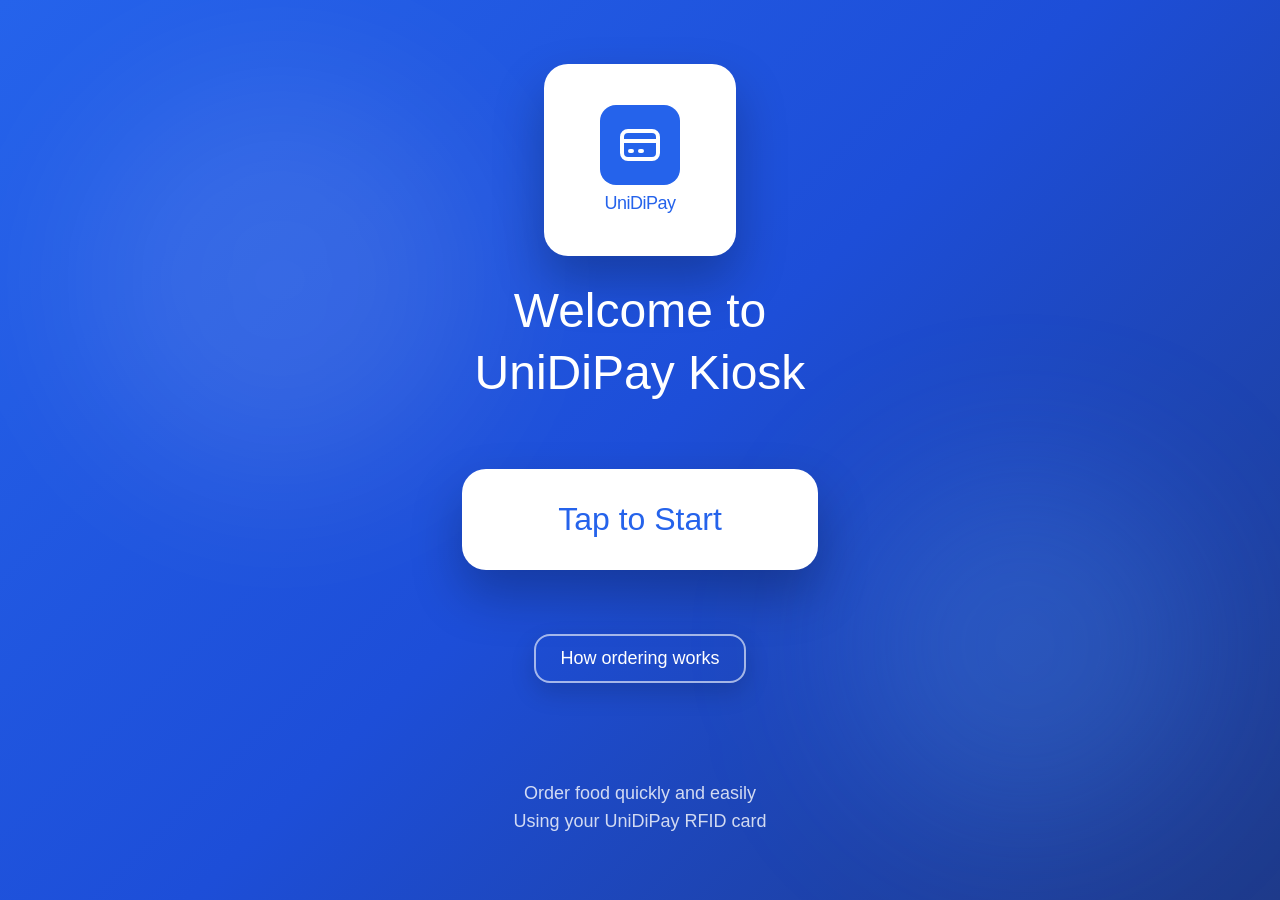
==== kiosk/index.html @ c6f125dc "Initial commit: add UniDiPay project files" ====
<!DOCTYPE html>
<html lang="en">
<head>
    <meta charset="UTF-8">
    <meta name="viewport" content="width=device-width, initial-scale=1.0">
    <title>UniDiPay Kiosk System</title>
    <link rel="stylesheet" href="css/styles.css">
</head>
<body>
    <!-- Start Screen -->
    <div id="startScreen" class="screen active">
        <div class="background-shapes">
            <div class="shape shape-1"></div>
            <div class="shape shape-2"></div>
        </div>
        
        <div class="content-center">
            <div class="logo-container">
                <div class="logo-box">
                    <div class="logo-icon">
                        <svg viewBox="0 0 24 24" fill="none" stroke="currentColor">
                            <path stroke-linecap="round" stroke-linejoin="round" stroke-width="2" d="M3 10h18M7 15h1m4 0h1m-7 4h12a3 3 0 003-3V8a3 3 0 00-3-3H6a3 3 0 00-3 3v8a3 3 0 003 3z" />
                        </svg>
                    </div>
                    <span class="logo-text">UniDiPay</span>
                </div>
                <h1 class="welcome-title">Welcome to<br />UniDiPay Kiosk</h1>
            </div>

            <button class="btn-start" onclick="goToScreen('categoryScreen')">
                Tap to Start
            </button>

            <button class="btn-ghost" onclick="showOrderingFAQ()">
                How ordering works
            </button>

            <p class="footer-text">
                Order food quickly and easily<br />
                Using your UniDiPay RFID card
            </p>
        </div>
    </div>

    <!-- Category Selection Screen -->
    <div id="categoryScreen" class="screen">
        <div class="header">
            <div class="header-left">
                <div class="header-logo">
                    <div class="header-logo-icon">
                        <svg viewBox="0 0 24 24" fill="none" stroke="currentColor">
                            <path stroke-linecap="round" stroke-linejoin="round" stroke-width="2" d="M3 10h18M7 15h1m4 0h1m-7 4h12a3 3 0 003-3V8a3 3 0 00-3-3H6a3 3 0 00-3 3v8a3 3 0 003 3z" />
                        </svg>
                    </div>
                </div>
                <h1>Select Category</h1>
            </div>
            <button class="cart-button" onclick="goToCart()">
                <svg viewBox="0 0 24 24" fill="none" stroke="currentColor">
                    <path stroke-linecap="round" stroke-linejoin="round" stroke-width="2" d="M3 3h2l.4 2M7 13h10l4-8H5.4M7 13L5.4 5M7 13l-2.293 2.293c-.63.63-.184 1.707.707 1.707H17m0 0a2 2 0 100 4 2 2 0 000-4zm-8 2a2 2 0 11-4 0 2 2 0 014 0z" />
                </svg>
                <span class="cart-badge" id="cartBadge">0</span>
            </button>
        </div>

        <div class="categories-grid">
            <button class="category-card category-meals" onclick="loadMenuItems('Meals')">
                <div class="category-icon">
                    <svg viewBox="0 0 24 24" fill="none" stroke="currentColor">
                        <path stroke-linecap="round" stroke-linejoin="round" stroke-width="1.5" d="M3 2v7c0 1.1.9 2 2 2h4a2 2 0 002-2V2M7 2v20M21 15V2v0a5 5 0 00-5 5v6c0 1.1.9 2 2 2h3z" />
                    </svg>
                </div>
                <span>Meals</span>
            </button>

            <button class="category-card category-drinks" onclick="loadMenuItems('Drinks')">
                <div class="category-icon">
                    <svg viewBox="0 0 24 24" fill="none" stroke="currentColor">
                        <path stroke-linecap="round" stroke-linejoin="round" stroke-width="1.5" d="M18 8h1a4 4 0 010 8h-1M2 8h16v9a4 4 0 01-4 4H6a4 4 0 01-4-4V8zM6 1v3M10 1v3M14 1v3" />
                    </svg>
                </div>
                <span>Drinks</span>
            </button>

            <button class="category-card category-snacks" onclick="loadMenuItems('Snacks')">
                <div class="category-icon">
                    <svg viewBox="0 0 24 24" fill="none" stroke="currentColor">
                        <path stroke-linecap="round" stroke-linejoin="round" stroke-width="1.5" d="M12 2a10 10 0 100 20 10 10 0 000-20zM12 6v6l4 2" />
                    </svg>
                </div>
                <span>Snacks</span>
            </button>

            <button class="category-card category-desserts" onclick="loadMenuItems('Desserts')">
                <div class="category-icon">
                    <svg viewBox="0 0 24 24" fill="none" stroke="currentColor">
                        <path stroke-linecap="round" stroke-linejoin="round" stroke-width="1.5" d="M21 16V8a2 2 0 00-1-1.73l-7-4a2 2 0 00-2 0l-7 4A2 2 0 003 8v8a2 2 0 001 1.73l7 4a2 2 0 002 0l7-4A2 2 0 0021 16z" />
                    </svg>
                </div>
                <span>Desserts</span>
            </button>
        </div>
    </div>

    <!-- Menu Items Screen -->
    <div id="menuScreen" class="screen">
        <div class="header">
            <div class="header-left">
                <button class="back-button" onclick="goToScreen('categoryScreen')">
                    <svg viewBox="0 0 24 24" fill="none" stroke="currentColor">
                        <path stroke-linecap="round" stroke-linejoin="round" stroke-width="2" d="M15 19l-7-7 7-7" />
                    </svg>
                </button>
                <h1 id="menuTitle">Menu Items</h1>
            </div>
            <button class="cart-button" onclick="goToCart()">
                <svg viewBox="0 0 24 24" fill="none" stroke="currentColor">
                    <path stroke-linecap="round" stroke-linejoin="round" stroke-width="2" d="M3 3h2l.4 2M7 13h10l4-8H5.4M7 13L5.4 5M7 13l-2.293 2.293c-.63.63-.184 1.707.707 1.707H17m0 0a2 2 0 100 4 2 2 0 000-4zm-8 2a2 2 0 11-4 0 2 2 0 014 0z" />
                </svg>
                <span class="cart-badge" id="cartBadge2">0</span>
            </button>
        </div>

        <div class="menu-items-grid" id="menuItemsContainer">
           
        </div>
    </div>

    <!-- Cart Screen -->
    <div id="cartScreen" class="screen">
        <div class="header">
            <div class="header-left">
                <button class="back-button" onclick="goBackFromCart()">
                    <svg viewBox="0 0 24 24" fill="none" stroke="currentColor">
                        <path stroke-linecap="round" stroke-linejoin="round" stroke-width="2" d="M15 19l-7-7 7-7" />
                    </svg>
                </button>
                <h1>Your Order</h1>
            </div>
        </div>

        <div class="cart-content" id="cartContent">
            <!-- Cart items will be loaded here -->
        </div>
    </div>

    <!-- Payment Screen -->
    <div id="paymentScreen" class="screen">
        <div class="header">
            <div class="header-left">
                <button class="back-button" onclick="goToScreen('cartScreen')">
                    <svg viewBox="0 0 24 24" fill="none" stroke="currentColor">
                        <path stroke-linecap="round" stroke-linejoin="round" stroke-width="2" d="M15 19l-7-7 7-7" />
                    </svg>
                </button>
                <h1>Payment</h1>
            </div>
        </div>

        <div class="payment-content">
            <div class="order-summary-box">
                <div class="summary-row">
                    <span>Order Type</span>
                    <span id="paymentOrderType">-</span>
                </div>


                <div class="summary-row total-row">
                    <span>Total Amount</span>
                    <span id="paymentTotal" class="total-amount">₱0.00</span>
                </div>
            </div>

            <div id="rfidPrompt" class="rfid-prompt">
                <div class="rfid-animation">
                    <div class="ripple ripple-1"></div>
                    <div class="ripple ripple-2"></div>
                    <div class="card-icon">
                        <svg viewBox="0 0 24 24" fill="none" stroke="currentColor">
                            <path stroke-linecap="round" stroke-linejoin="round" stroke-width="1.5" d="M3 10h18M7 15h1m4 0h1m-7 4h12a3 3 0 003-3V8a3 3 0 00-3-3H6a3 3 0 00-3 3v8a3 3 0 003 3z" />
                        </svg>
                    </div>
                </div>
                <h2>Tap Your UniDiPay Card</h2>
                <p>Please hold your RFID card near the reader</p>
            </div>

            <div id="processingPrompt" class="processing-prompt" style="display: none;">
                <div class="spinner"></div>
                <h2>Processing Payment...</h2>
                <p>Please wait</p>
            </div>

            <!-- Simulate Card Input -->
            <div class="card-input-container is-hidden">
                <input type="text" id="nfcCardInput" placeholder="Enter NFC Card ID (e.g., NFC001)" class="nfc-input">
                <button class="btn-primary btn-full" onclick="processPayment()">Tap Card to Pay</button>
            </div>
        </div>
    </div>

    <!-- Success Screen -->
    <div id="successScreen" class="screen">
        <div class="background-shapes success-bg">
            <div class="shape shape-success-1"></div>
            <div class="shape shape-success-2"></div>
        </div>

        <div class="content-center">
            <div class="success-icon-wrapper">
                <div class="success-ripple"></div>
                <div class="success-icon">
                    <svg viewBox="0 0 24 24" fill="none" stroke="currentColor">
                        <path stroke-linecap="round" stroke-linejoin="round" stroke-width="2" d="M9 12l2 2 4-4m6 2a9 9 0 11-18 0 9 9 0 0118 0z" />
                    </svg>
                </div>
            </div>

            <h1 class="success-title">Order Successful!</h1>

            <div class="order-number-box">
                <p>Your Order Number</p>
                <div class="order-number" id="orderNumber">ORD-000000</div>
            </div>

            <div class="order-info-box">
                <p>Please wait for your order to be prepared</p>
                <p class="order-info-sub">You will be notified when your order is ready for pickup</p>
            </div>

            <div class="countdown-text">
                Returning to start in <span id="countdown">10</span> seconds
            </div>

            <button class="btn-primary btn-large" onclick="resetKiosk()">Return to Start</button>
        </div>
    </div>

    <script src="js/config.js"></script>
    <script src="js/cart.js"></script>
    <script src="js/api.js"></script>
    <script src="js/app.js"></script>

    <!-- Ordering FAQ Modal -->
    <div id="orderingFaqModal" class="modal" aria-hidden="true">
        <div class="modal-backdrop" onclick="hideOrderingFAQ()"></div>
        <div class="modal-dialog" role="dialog" aria-modal="true" aria-labelledby="faqTitle">
            <div class="modal-header">
                <h2 id="faqTitle">How ordering works</h2>
                <button class="modal-close" aria-label="Close" onclick="hideOrderingFAQ()">
                    <svg viewBox="0 0 24 24" fill="none" stroke="currentColor">
                        <path stroke-linecap="round" stroke-linejoin="round" stroke-width="2" d="M6 18L18 6M6 6l12 12" />
                    </svg>
                </button>
            </div>
            <div class="modal-body">
                <ol class="faq-steps">
                    <li>Tap "Tap to Start" to open the kiosk.</li>
                    <li>Select a category (Meals, Drinks, Snacks, Desserts) to view its items.</li>
                    <li>Tap "Add" on any item you want; you can switch categories and keep adding.</li>
                    <li>Open the cart (top right) to review your picks, change quantities, or remove items.</li>
                    <li>Choose your order type: Dine In (eat here) or Take Out (to-go packaging).</li>
                    <li>Verify prices and totals in the cart; adjust items until the total is correct.</li>
                    <li>Tap "Proceed to Payment" to continue.</li>
                    <li>Tap your UniDiPay card on the reader or enter your NFC Card ID; make sure your balance covers the total.</li>
                    <li>Wait for "Processing Payment" and then "Order Successful"—your order number appears on screen.</li>
                    <li>Keep the order number for pickup; the kiosk will auto-reset after the countdown.</li>
                </ol>
            </div>
        </div>
    </div>
</body>
</html>
---- kiosk/css/styles.css ----
* {
    margin: 0;
    padding: 0;
    box-sizing: border-box;
}

:root {
    --blue-600: #2563EB;
    --blue-700: #1D4ED8;
    --blue-500: #3B82F6;
    --blue-400: #60A5FA;
    --cyan-500: #06B6D4;
    --cyan-600: #0891B2;
    --indigo-500: #6366F1;
    --indigo-600: #4F46E5;
    --green-500: #22C55E;
    --green-600: #16A34A;
    --green-50: #F0FDF4;
    --blue-50: #EFF6FF;
    --red-500: #EF4444;
    --gray-50: #F9FAFB;
    --gray-100: #F3F4F6;
    --gray-200: #E5E7EB;
    --gray-400: #9CA3AF;
    --gray-500: #6B7280;
    --gray-600: #4B5563;
    --gray-700: #374151;
    --gray-800: #1F2937;
    --white: #FFFFFF;
}

body {
    font-family: -apple-system, BlinkMacSystemFont, 'Segoe UI', Roboto, 'Helvetica Neue', Arial, sans-serif;
    overflow: hidden;
    width: 100vw;
    height: 100vh;
    background: var(--gray-50);
}

/* Screen Management */
.screen {
    display: none;
    width: 100vw;
    height: 100vh;
    overflow: hidden;
    position: absolute;
    top: 0;
    left: 0;
}

.screen.active {
    display: flex;
    flex-direction: column;
}

/* Start Screen */
#startScreen {
    background: linear-gradient(135deg, var(--blue-600) 0%, var(--blue-700) 50%, #1E3A8A 100%);
    justify-content: center;
    align-items: center;
    position: relative;
}

.background-shapes {
    position: absolute;
    width: 100%;
    height: 100%;
    overflow: hidden;
}

.shape {
    position: absolute;
    border-radius: 50%;
    filter: blur(80px);
}

.shape-1 {
    top: 80px;
    left: 80px;
    width: 400px;
    height: 400px;
    background: rgba(255, 255, 255, 0.1);
}

.shape-2 {
    bottom: 80px;
    right: 80px;
    width: 350px;
    height: 350px;
    background: rgba(96, 165, 250, 0.2);
}

.content-center {
    position: relative;
    z-index: 10;
    display: flex;
    flex-direction: column;
    align-items: center;
    gap: 64px;
}

.logo-container {
    display: flex;
    flex-direction: column;
    align-items: center;
    gap: 24px;
}

.logo-box {
    width: 192px;
    height: 192px;
    background: var(--white);
    border-radius: 24px;
    box-shadow: 0 25px 50px rgba(0, 0, 0, 0.25);
    display: flex;
    flex-direction: column;
    align-items: center;
    justify-content: center;
    gap: 8px;
}

.logo-icon {
    width: 80px;
    height: 80px;
    background: var(--blue-600);
    border-radius: 16px;
    display: flex;
    align-items: center;
    justify-content: center;
}

.logo-icon svg {
    width: 48px;
    height: 48px;
    color: var(--white);
    stroke-width: 2;
}

.logo-text {
    font-size: 1.125rem;
    color: var(--blue-600);
    font-weight: 500;
    letter-spacing: -0.5px;
}

.welcome-title {
    font-size: 3rem;
    font-weight: 500;
    color: var(--white);
    text-align: center;
    line-height: 1.3;
}

.btn-start {
    background: var(--white);
    color: var(--blue-600);
    padding: 32px 96px;
    border-radius: 24px;
    border: none;
    font-size: 2rem;
    font-weight: 500;
    cursor: pointer;
    box-shadow: 0 25px 50px rgba(0, 0, 0, 0.25);
    transition: all 0.3s ease;
}

.btn-start:hover {
    transform: scale(1.05);
    box-shadow: 0 30px 60px rgba(0, 0, 0, 0.3);
}

.btn-start:active {
    transform: scale(0.95);
}

.footer-text {
    font-size: 1.125rem;
    color: rgba(255, 255, 255, 0.8);
    text-align: center;
    margin-top: 32px;
    line-height: 1.6;
}

/* Header */
.header {
    background: linear-gradient(90deg, var(--blue-600) 0%, var(--blue-700) 100%);
    padding: 40px 48px;
    display: flex;
    justify-content: space-between;
    align-items: center;
    box-shadow: 0 4px 6px rgba(0, 0, 0, 0.1);
}

.header-left {
    display: flex;
    align-items: center;
    gap: 24px;
}

.header-logo {
    width: 64px;
    height: 64px;
    background: var(--white);
    border-radius: 16px;
    display: flex;
    align-items: center;
    justify-content: center;
}

.header-logo-icon {
    width: 40px;
    height: 40px;
    background: var(--blue-600);
    border-radius: 12px;
    display: flex;
    align-items: center;
    justify-content: center;
}

.header-logo-icon svg {
    width: 24px;
    height: 24px;
    color: var(--white);
}

.header h1 {
    font-size: 3rem;
    font-weight: 500;
    color: var(--white);
}

.back-button {
    background: rgba(255, 255, 255, 0.2);
    backdrop-filter: blur(10px);
    padding: 16px;
    border-radius: 16px;
    border: none;
    cursor: pointer;
    transition: all 0.3s ease;
}

.back-button:hover {
    background: rgba(255, 255, 255, 0.3);
    transform: scale(1.05);
}

.back-button:active {
    transform: scale(0.95);
}

.back-button svg {
    width: 32px;
    height: 32px;
    color: var(--white);
    display: block;
}

.cart-button {
    position: relative;
    background: rgba(255, 255, 255, 0.2);
    backdrop-filter: blur(10px);
    padding: 20px 32px;
    border-radius: 16px;
    border: none;
    cursor: pointer;
    transition: all 0.3s ease;
}

.cart-button:hover {
    background: rgba(255, 255, 255, 0.3);
    transform: scale(1.05);
}

.cart-button:active {
    transform: scale(0.95);
}

.cart-button svg {
    width: 40px;
    height: 40px;
    color: var(--white);
    display: block;
}

.cart-badge {
    position: absolute;
    top: -8px;
    right: -8px;
    background: var(--red-500);
    color: var(--white);
    width: 48px;
    height: 48px;
    border-radius: 50%;
    display: flex;
    align-items: center;
    justify-content: center;
    font-size: 1.25rem;
    font-weight: 500;
    box-shadow: 0 4px 6px rgba(0, 0, 0, 0.2);
}

.cart-badge.hidden {
    display: none;
}

/* Categories Grid */
.categories-grid {
    /* flex: 1; */
    padding: 48px;
    overflow: auto;
    display: grid;
    grid-template-columns: repeat(2, 1fr);
    gap: 32px;
    max-width: 1600px;
    margin: 0 auto;
    width: 100%;
}

.category-card {
    background: linear-gradient(135deg, var(--blue-500) 0%, var(--blue-600) 100%);
    border-radius: 24px;
    padding: 48px;
    border: none;
    cursor: pointer;
    display: flex;
    flex-direction: column;
    align-items: center;
    justify-content: center;
    gap: 24px;
    min-height: 300px;
    box-shadow: 0 10px 25px rgba(0, 0, 0, 0.15);
    transition: all 0.3s ease;
}

.category-card:hover {
    transform: scale(1.05);
    box-shadow: 0 15px 35px rgba(0, 0, 0, 0.2);
}

.category-card:active {
    transform: scale(0.95);
}

.category-drinks {
    background: linear-gradient(135deg, var(--cyan-500) 0%, var(--cyan-600) 100%);
}

.category-snacks {
    background: linear-gradient(135deg, var(--indigo-500) 0%, var(--indigo-600) 100%);
}

.category-desserts {
    background: linear-gradient(135deg, var(--blue-400) 0%, var(--blue-500) 100%);
}

.category-icon {
    background: rgba(255, 255, 255, 0.2);
    backdrop-filter: blur(10px);
    padding: 32px;
    border-radius: 24px;
}

.category-icon svg {
    width: 96px;
    height: 96px;
    color: var(--white);
}

.category-card span {
    font-size: 2rem;
    font-weight: 500;
    color: var(--white);
}

/* Menu Items Grid */
.menu-items-grid {
    flex: 1;
    padding: 48px;
    overflow: auto;
    display: grid;
    grid-template-columns: repeat(2, 1fr);
    gap: 32px;
    max-width: 1600px;
    margin: 0 auto;
    width: 100%;
    /* auto-rows: max-content; */
}

.menu-item-card {
    background-size: cover;
    background-position: center;
    background-color: var(--white);
    border-radius: 24px;
    overflow: hidden;
    border: 2px solid var(--gray-100);
    box-shadow: 0 4px 6px rgba(0, 0, 0, 0.1);
    transition: all 0.3s ease;
    position: relative;
    display: flex;
    flex-direction: column;
    min-height: 350px;
}

.menu-item-card::before {
    content: '';
    position: absolute;
    top: 0;
    left: 0;
    right: 0;
    bottom: 0;
    background: linear-gradient(to bottom, rgba(0, 0, 0, 0), rgba(0, 0, 0, 0.4));
    pointer-events: none;
}

.menu-item-card:hover {
    box-shadow: 0 10px 25px rgba(0, 0, 0, 0.15);
}

.menu-item-image {
    width: 100%;
    height: 200px;  
    object-fit: cover;
    display: block;
    border-radius: inherit; 
}

/* .menu-item-image.placeholder {
    display: none;
} */

.menu-item-content {
    padding: 24px;
    background: var(--white);
    position: relative;
    z-index: 1;
    margin-top: auto;
    display: flex;
    flex-direction: column;
    gap: 12px;
}

.menu-item-name {
    font-size: 1.5rem;
    font-weight: 500;
    color: var(--gray-800);
    margin-bottom: 8px;
}

.menu-item-footer {
    display: flex;
    align-items: center;
    justify-content: space-between;
    gap: 16px;
}

.menu-item-price {
    font-size: 2rem;
    font-weight: 500;
    color: var(--blue-600);
}

.btn-add {
    background: var(--blue-600);
    color: var(--white);
    padding: 12px 24px;
    border-radius: 16px;
    border: none;
    font-size: 1.125rem;
    font-weight: 500;
    cursor: pointer;
    display: flex;
    align-items: center;
    gap: 8px;
    box-shadow: 0 4px 6px rgba(37, 99, 235, 0.3);
    transition: all 0.3s ease;
}

.btn-add:hover {
    background: var(--blue-700);
    transform: scale(1.05);
}

.btn-add:active {
    transform: scale(0.95);
}

.btn-add svg {
    width: 20px;
    height: 20px;
}

/* Cart Screen */
.cart-content {
    flex: 1;
    overflow: auto;
    padding: 48px;
}

.cart-empty {
    height: 100%;
    display: flex;
    flex-direction: column;
    align-items: center;
    justify-content: center;
    gap: 24px;
    color: var(--gray-400);
}

.cart-empty svg {
    width: 128px;
    height: 128px;
}

.cart-empty p {
    font-size: 1.5rem;
    color: var(--gray-500);
}

.cart-items {
    max-width: 1400px;
    margin: 0 auto;
}

.cart-item {
    background: var(--white);
    border-radius: 24px;
    padding: 24px;
    margin-bottom: 24px;
    display: flex;
    align-items: center;
    gap: 24px;
    border: 2px solid var(--gray-100);
    box-shadow: 0 4px 6px rgba(0, 0, 0, 0.1);
}

.cart-item-image {
    width: 128px;
    height: 128px;
    border-radius: 16px;
    background: var(--gray-100);
    object-fit: cover;
    flex-shrink: 0;
}

.cart-item-info {
    flex: 1;
}

.cart-item-name {
    font-size: 1.5rem;
    font-weight: 500;
    color: var(--gray-800);
    margin-bottom: 8px;
}

.cart-item-price {
    font-size: 1.5rem;
    font-weight: 500;
    color: var(--blue-600);
}

.cart-item-controls {
    display: flex;
    align-items: center;
    gap: 16px;
}

.btn-quantity {
    background: var(--gray-100);
    padding: 16px;
    border-radius: 16px;
    border: none;
    cursor: pointer;
    transition: all 0.3s ease;
}

.btn-quantity:hover {
    background: var(--gray-200);
    transform: scale(1.05);
}

.btn-quantity:active {
    transform: scale(0.95);
}

.btn-quantity.plus {
    background: var(--blue-600);
}

.btn-quantity.plus:hover {
    background: var(--blue-700);
}

.btn-quantity svg {
    width: 24px;
    height: 24px;
    color: var(--gray-600);
    display: block;
}

.btn-quantity.plus svg {
    color: var(--white);
}

.cart-item-quantity {
    font-size: 1.5rem;
    font-weight: 500;
    color: var(--gray-800);
    min-width: 48px;
    text-align: center;
}

.cart-item-subtotal {
    font-size: 1.5rem;
    font-weight: 500;
    color: var(--gray-800);
    min-width: 120px;
    text-align: right;
}

/* Order Type Selection */
.order-type-section {
    background: var(--gray-50);
    border-radius: 24px;
    padding: 32px;
    margin: 32px 0;
}

.order-type-section h2 {
    font-size: 2rem;
    font-weight: 500;
    color: var(--gray-800);
    margin-bottom: 24px;
}

.order-type-grid {
    display: grid;
    grid-template-columns: repeat(2, 1fr);
    gap: 24px;
}

.order-type-option {
    padding: 32px;
    border-radius: 16px;
    border: 4px solid var(--gray-200);
    background: var(--white);
    cursor: pointer;
    transition: all 0.3s ease;
}

.order-type-option:hover {
    border-color: var(--gray-300);
    transform: scale(1.05);
}

.order-type-option:active {
    transform: scale(0.95);
}

.order-type-option.selected {
    border-color: var(--blue-600);
    background: var(--blue-50);
}

.order-type-content {
    display: flex;
    flex-direction: column;
    align-items: center;
    gap: 16px;
}

.order-type-icon {
    width: 64px;
    height: 64px;
    border-radius: 16px;
    display: flex;
    align-items: center;
    justify-content: center;
    background: var(--gray-100);
}

.order-type-option.selected .order-type-icon {
    background: var(--blue-600);
}

.order-type-icon svg {
    width: 32px;
    height: 32px;
    color: var(--gray-600);
}

.order-type-option.selected .order-type-icon svg {
    color: var(--white);
}

.order-type-label {
    font-size: 1.5rem;
    font-weight: 500;
    color: var(--gray-700);
}

.order-type-option.selected .order-type-label {
    color: var(--blue-600);
}

/* Cart Total */
.cart-total {
    background: linear-gradient(90deg, var(--blue-600) 0%, var(--blue-700) 100%);
    border-radius: 24px;
    padding: 32px;
    box-shadow: 0 10px 25px rgba(37, 99, 235, 0.3);
}

.total-row {
    display: flex;
    justify-content: space-between;
    align-items: center;
    margin-bottom: 24px;
}

.total-row span:first-child {
    font-size: 1.125rem;
    color: rgba(255, 255, 255, 0.9);
}

.total-amount {
    font-size: 2rem;
    font-weight: 500;
    color: var(--white);
}

.btn-primary {
    width: 100%;
    background: var(--white);
    color: var(--blue-600);
    padding: 24px;
    border-radius: 16px;
    border: none;
    font-size: 1.5rem;
    font-weight: 500;
    cursor: pointer;
    box-shadow: 0 4px 6px rgba(0, 0, 0, 0.2);
    transition: all 0.3s ease;
}

.btn-primary:hover {
    background: var(--gray-50);
    transform: scale(1.05);
}

.btn-primary:active {
    transform: scale(0.95);
}

.btn-primary:disabled {
    background: rgba(255, 255, 255, 0.2);
    color: rgba(255, 255, 255, 0.5);
    cursor: not-allowed;
    transform: none;
}

.btn-ghost {
    background: transparent;
    color: var(--white);
    border: 2px solid rgba(255, 255, 255, 0.6);
    padding: 12px 24px;
    border-radius: 16px;
    font-size: 1.125rem;
    font-weight: 500;
    cursor: pointer;
    transition: all 0.3s ease;
    box-shadow: 0 10px 25px rgba(0, 0, 0, 0.15);
}

.btn-ghost:hover {
    background: rgba(255, 255, 255, 0.12);
    transform: scale(1.03);
}

.btn-ghost:active {
    transform: scale(0.97);
}

/* Payment Screen */
.payment-content {
    flex: 1;
    display: flex;
    flex-direction: column;
    align-items: center;
    padding: 48px;
    overflow-y: auto;   /* enables vertical scrolling */
    overflow-x: hidden; /* prevents sideways scroll */
}


.order-summary-box {
    background: var(--gray-50);
    border-radius: 24px;
    padding: 32px;
    margin-bottom: 48px;
    width: 100%;
    max-width: 800px;
}

.summary-row {
    display: flex;
    justify-content: space-between;
    align-items: center;
    margin-bottom: 16px;
}

.summary-row:last-child {
    margin-bottom: 0;
}

.summary-row span:first-child {
    font-size: 1.125rem;
    color: var(--gray-600);
}

.summary-row span:last-child {
    font-size: 1.125rem;
    font-weight: 500;
    color: var(--gray-800);
}

.summary-row.total-row {
    padding-top: 16px;
    border-top: 2px solid var(--gray-200);
}

/* Payment Type Select */
#paymentType {
    padding: 12px 16px;
    border-radius: 12px;
    border: 2px solid var(--gray-200);
    font-size: 1.125rem;
    font-weight: 500;
    color: var(--gray-800);
    background-color: var(--white);
    cursor: pointer;
    transition: all 0.3s ease;
    min-width: 150px;
}

#paymentType:hover {
    border-color: var(--blue-600);
    background-color: var(--blue-50);
}

#paymentType:focus {
    outline: none;
    border-color: var(--blue-600);
    box-shadow: 0 0 0 3px rgba(37, 99, 235, 0.1);
}

/* RFID Animation */
.rfid-prompt {
    display: flex;
    flex-direction: column;
    align-items: center;
    gap: 48px;
    margin-bottom: 48px;
}

.rfid-animation {
    position: relative;
    width: 320px;
    height: 320px;
}

.ripple {
    position: absolute;
    inset: 0;
    background: rgba(37, 99, 235, 0.2);
    border-radius: 50%;
    animation: ripple 2s ease-out infinite;
}

.ripple-2 {
    animation-delay: 0.4s;
}

@keyframes ripple {
    0% {
        transform: scale(1);
        opacity: 1;
    }
    100% {
        transform: scale(1.5);
        opacity: 0;
    }
}

.card-icon {
    position: absolute;
    inset: 0;
    display: flex;
    align-items: center;
    justify-content: center;
}

.card-icon > div {
    background: linear-gradient(135deg, var(--blue-500) 0%, var(--blue-600) 100%);
    width: 224px;
    height: 224px;
    border-radius: 24px;
    box-shadow: 0 25px 50px rgba(37, 99, 235, 0.5);
    display: flex;
    align-items: center;
    justify-content: center;
}

.card-icon svg {
    width: 128px;
    height: 128px;
    color: var(--white);
    stroke-width: 1.5;
}

.rfid-prompt h2 {
    font-size: 2rem;
    font-weight: 500;
    color: var(--gray-800);
}

.rfid-prompt p {
    font-size: 1.125rem;
    color: var(--gray-600);
}

/* Processing Animation */
.processing-prompt {
    display: flex;
    flex-direction: column;
    align-items: center;
    gap: 32px;
}

.spinner {
    width: 256px;
    height: 256px;
    border: 8px solid var(--blue-200);
    border-top-color: var(--blue-600);
    border-radius: 50%;
    animation: spin 1s linear infinite;
}

@keyframes spin {
    to {
        transform: rotate(360deg);
    }
}

.processing-prompt h2 {
    font-size: 2rem;
    font-weight: 500;
    color: var(--gray-800);
}

.processing-prompt p {
    font-size: 1.125rem;
    color: var(--gray-600);
}

/* Card Input */
.card-input-container {
    width: 100%;
    max-width: 800px;
    display: flex;
    flex-direction: column;
    gap: 24px;
}

/* Visually hide the card input and button without removing them from the DOM */
/* Allows keyboard input while remaining visually hidden */
.card-input-container.is-hidden {
    position: fixed;
    top: -9999px;
    left: -9999px;
    width: 1px;
    height: 1px;
    padding: 0;
    margin: 0;
    overflow: hidden;
    border: 0;
    white-space: nowrap;
}

.nfc-input {
    width: 100%;
    padding: 24px;
    border-radius: 16px;
    border: 2px solid var(--gray-200);
    font-size: 1.25rem;
    text-align: center;
    outline: none;
    transition: border-color 0.3s ease;
}

.nfc-input:focus {
    border-color: var(--blue-600);
}

.btn-full {
    background: linear-gradient(90deg, var(--blue-600) 0%, var(--blue-700) 100%);
    color: var(--white);
    padding: 32px;
    box-shadow: 0 10px 25px rgba(37, 99, 235, 0.3);
}

.btn-full:hover {
    box-shadow: 0 15px 35px rgba(37, 99, 235, 0.4);
}

/* Success Screen */
.success-bg {
    background: linear-gradient(135deg, var(--green-50) 0%, var(--blue-50) 100%);
}

.shape-success-1 {
    background: rgba(34, 197, 94, 0.1);
}

.shape-success-2 {
    background: rgba(59, 130, 246, 0.1);
}

.success-icon-wrapper {
    position: relative;
    width: 320px;
    height: 320px;
}

.success-ripple {
    position: absolute;
    inset: 0;
    background: rgba(34, 197, 94, 0.2);
    border-radius: 50%;
    animation: ripple 2s ease-out infinite;
}

.success-icon {
    position: absolute;
    inset: 0;
    display: flex;
    align-items: center;
    justify-content: center;
}

.success-icon > div {
    background: var(--white);
    width: 320px;
    height: 320px;
    border-radius: 50%;
    box-shadow: 0 25px 50px rgba(0, 0, 0, 0.15);
    display: flex;
    align-items: center;
    justify-content: center;
}

.success-icon > div > div {
    background: linear-gradient(135deg, var(--green-500) 0%, var(--green-600) 100%);
    width: 224px;
    height: 224px;
    border-radius: 50%;
    display: flex;
    align-items: center;
    justify-content: center;
}

.success-icon svg {
    width: 128px;
    height: 128px;
    color: var(--white);
    stroke-width: 2;
}

.success-title {
    font-size: 3rem;
    font-weight: 500;
    color: var(--green-600);
}

.order-number-box {
    background: var(--white);
    border-radius: 24px;
    padding: 40px;
    box-shadow: 0 10px 25px rgba(0, 0, 0, 0.1);
    margin: 32px 0;
    text-align: center;
}

.order-number-box p {
    font-size: 1.125rem;
    color: var(--gray-600);
    margin-bottom: 16px;
}

.order-number {
    background: linear-gradient(90deg, var(--blue-600) 0%, var(--blue-700) 100%);
    color: var(--white);
    padding: 24px 48px;
    border-radius: 16px;
    display: inline-block;
    font-size: 2rem;
    font-weight: 500;
}

.order-info-box {
    background: var(--blue-50);
    border-radius: 24px;
    padding: 32px;
    border: 2px solid #DBEAFE;
    text-align: center;
    margin-bottom: 32px;
}

.order-info-box p {
    font-size: 1.125rem;
    color: var(--gray-700);
    margin-bottom: 12px;
}

.order-info-sub {
    font-size: 1.125rem;
    color: var(--gray-600);
    margin-bottom: 0 !important;
}

.countdown-text {
    font-size: 1.125rem;
    color: var(--gray-500);
    margin-bottom: 24px;
}

.countdown-text span {
    color: var(--blue-600);
    font-weight: 500;
}

.btn-large {
    padding: 24px 64px;
    font-size: 1.5rem;
}

/* FAQ Modal */
.modal {
    position: fixed;
    inset: 0;
    display: none;
    align-items: center;
    justify-content: center;
    z-index: 2000;
}

.modal.visible {
    display: flex;
}

.modal-backdrop {
    position: absolute;
    inset: 0;
    background: rgba(0, 0, 0, 0.45);
    backdrop-filter: blur(4px);
}

.modal-dialog {
    position: relative;
    background: var(--white);
    border-radius: 24px;
    width: min(720px, 90vw);
    padding: 32px;
    box-shadow: 0 25px 60px rgba(0, 0, 0, 0.2);
    z-index: 1;
    display: flex;
    flex-direction: column;
    gap: 24px;
}

.modal-header {
    display: flex;
    align-items: center;
    justify-content: space-between;
    gap: 16px;
}

.modal-header h2 {
    font-size: 1.75rem;
    color: var(--gray-800);
    margin: 0;
}

.modal-close {
    background: var(--gray-100);
    border: none;
    border-radius: 12px;
    padding: 8px;
    cursor: pointer;
    transition: all 0.2s ease;
}

.modal-close:hover {
    background: var(--gray-200);
    transform: scale(1.05);
}

.modal-close:active {
    transform: scale(0.95);
}

.modal-close svg {
    width: 24px;
    height: 24px;
    color: var(--gray-700);
    display: block;
}

.modal-body {
    display: flex;
    flex-direction: column;
    gap: 12px;
}

.faq-steps {
    margin: 0;
    padding-left: 20px;
    display: grid;
    gap: 12px;
    color: var(--gray-700);
    line-height: 1.6;
    font-size: 1.125rem;
}

.faq-steps li {
    padding: 8px 12px;
    border-radius: 12px;
    background: var(--gray-50);
    border: 1px solid var(--gray-100);
}
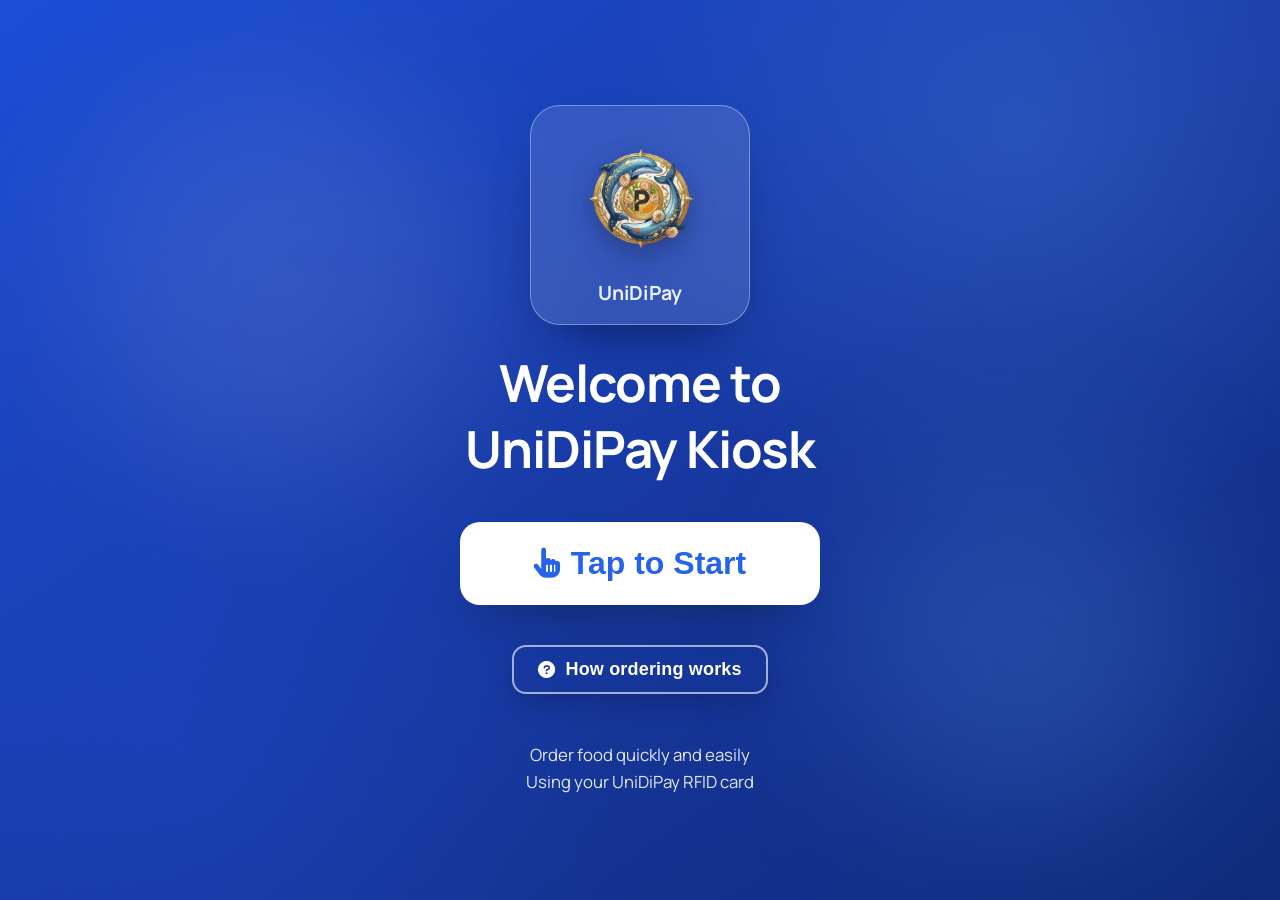
==== commit bad094fa: "Update project with latest local changes" ====
--- a/kiosk/index.html
+++ b/kiosk/index.html
@@ -4,6 +4,7 @@
     <meta charset="UTF-8">
     <meta name="viewport" content="width=device-width, initial-scale=1.0">
     <title>UniDiPay Kiosk System</title>
+    <link rel="stylesheet" href="https://cdnjs.cloudflare.com/ajax/libs/font-awesome/6.0.0/css/all.min.css">
     <link rel="stylesheet" href="css/styles.css">
 </head>
 <body>
@@ -18,9 +19,7 @@
             <div class="logo-container">
                 <div class="logo-box">
                     <div class="logo-icon">
-                        <svg viewBox="0 0 24 24" fill="none" stroke="currentColor">
-                            <path stroke-linecap="round" stroke-linejoin="round" stroke-width="2" d="M3 10h18M7 15h1m4 0h1m-7 4h12a3 3 0 003-3V8a3 3 0 00-3-3H6a3 3 0 00-3 3v8a3 3 0 003 3z" />
-                        </svg>
+                        <img src="../assets/UNIDIPAY%20LOGO.png" alt="UniDiPay Logo" class="kiosk-brand-logo" data-kiosk-brand="start">
                     </div>
                     <span class="logo-text">UniDiPay</span>
                 </div>
@@ -28,11 +27,13 @@
             </div>
 
             <button class="btn-start" onclick="goToScreen('categoryScreen')">
-                Tap to Start
+                <i class="fa-solid fa-hand-pointer" aria-hidden="true"></i>
+                <span>Tap to Start</span>
             </button>
 
             <button class="btn-ghost" onclick="showOrderingFAQ()">
-                How ordering works
+                <i class="fa-solid fa-circle-question" aria-hidden="true"></i>
+                <span>How ordering works</span>
             </button>
 
             <p class="footer-text">
@@ -46,19 +47,18 @@
     <div id="categoryScreen" class="screen">
         <div class="header">
             <div class="header-left">
+                <button class="back-button" onclick="goToScreen('startScreen')" aria-label="Back to Start">
+                    <i class="fa-solid fa-arrow-left" aria-hidden="true"></i>
+                </button>
                 <div class="header-logo">
                     <div class="header-logo-icon">
-                        <svg viewBox="0 0 24 24" fill="none" stroke="currentColor">
-                            <path stroke-linecap="round" stroke-linejoin="round" stroke-width="2" d="M3 10h18M7 15h1m4 0h1m-7 4h12a3 3 0 003-3V8a3 3 0 00-3-3H6a3 3 0 00-3 3v8a3 3 0 003 3z" />
-                        </svg>
+                        <img src="../assets/UNIDIPAY%20LOGO.png" alt="UniDiPay Logo" class="kiosk-brand-logo kiosk-brand-logo-small" data-kiosk-brand="header">
                     </div>
                 </div>
                 <h1>Select Category</h1>
             </div>
             <button class="cart-button" onclick="goToCart()">
-                <svg viewBox="0 0 24 24" fill="none" stroke="currentColor">
-                    <path stroke-linecap="round" stroke-linejoin="round" stroke-width="2" d="M3 3h2l.4 2M7 13h10l4-8H5.4M7 13L5.4 5M7 13l-2.293 2.293c-.63.63-.184 1.707.707 1.707H17m0 0a2 2 0 100 4 2 2 0 000-4zm-8 2a2 2 0 11-4 0 2 2 0 014 0z" />
-                </svg>
+                <i class="fa-solid fa-cart-shopping" aria-hidden="true"></i>
                 <span class="cart-badge" id="cartBadge">0</span>
             </button>
         </div>
@@ -66,36 +66,28 @@
         <div class="categories-grid">
             <button class="category-card category-meals" onclick="loadMenuItems('Meals')">
                 <div class="category-icon">
-                    <svg viewBox="0 0 24 24" fill="none" stroke="currentColor">
-                        <path stroke-linecap="round" stroke-linejoin="round" stroke-width="1.5" d="M3 2v7c0 1.1.9 2 2 2h4a2 2 0 002-2V2M7 2v20M21 15V2v0a5 5 0 00-5 5v6c0 1.1.9 2 2 2h3z" />
-                    </svg>
+                    <i class="fa-solid fa-utensils" aria-hidden="true"></i>
                 </div>
                 <span>Meals</span>
             </button>
 
             <button class="category-card category-drinks" onclick="loadMenuItems('Drinks')">
                 <div class="category-icon">
-                    <svg viewBox="0 0 24 24" fill="none" stroke="currentColor">
-                        <path stroke-linecap="round" stroke-linejoin="round" stroke-width="1.5" d="M18 8h1a4 4 0 010 8h-1M2 8h16v9a4 4 0 01-4 4H6a4 4 0 01-4-4V8zM6 1v3M10 1v3M14 1v3" />
-                    </svg>
+                    <i class="fa-solid fa-mug-hot" aria-hidden="true"></i>
                 </div>
                 <span>Drinks</span>
             </button>
 
             <button class="category-card category-snacks" onclick="loadMenuItems('Snacks')">
                 <div class="category-icon">
-                    <svg viewBox="0 0 24 24" fill="none" stroke="currentColor">
-                        <path stroke-linecap="round" stroke-linejoin="round" stroke-width="1.5" d="M12 2a10 10 0 100 20 10 10 0 000-20zM12 6v6l4 2" />
-                    </svg>
+                    <i class="fa-solid fa-cookie-bite" aria-hidden="true"></i>
                 </div>
                 <span>Snacks</span>
             </button>
 
             <button class="category-card category-desserts" onclick="loadMenuItems('Desserts')">
                 <div class="category-icon">
-                    <svg viewBox="0 0 24 24" fill="none" stroke="currentColor">
-                        <path stroke-linecap="round" stroke-linejoin="round" stroke-width="1.5" d="M21 16V8a2 2 0 00-1-1.73l-7-4a2 2 0 00-2 0l-7 4A2 2 0 003 8v8a2 2 0 001 1.73l7 4a2 2 0 002 0l7-4A2 2 0 0021 16z" />
-                    </svg>
+                    <i class="fa-solid fa-ice-cream" aria-hidden="true"></i>
                 </div>
                 <span>Desserts</span>
             </button>
@@ -107,16 +99,12 @@
         <div class="header">
             <div class="header-left">
                 <button class="back-button" onclick="goToScreen('categoryScreen')">
-                    <svg viewBox="0 0 24 24" fill="none" stroke="currentColor">
-                        <path stroke-linecap="round" stroke-linejoin="round" stroke-width="2" d="M15 19l-7-7 7-7" />
-                    </svg>
+                    <i class="fa-solid fa-arrow-left" aria-hidden="true"></i>
                 </button>
                 <h1 id="menuTitle">Menu Items</h1>
             </div>
             <button class="cart-button" onclick="goToCart()">
-                <svg viewBox="0 0 24 24" fill="none" stroke="currentColor">
-                    <path stroke-linecap="round" stroke-linejoin="round" stroke-width="2" d="M3 3h2l.4 2M7 13h10l4-8H5.4M7 13L5.4 5M7 13l-2.293 2.293c-.63.63-.184 1.707.707 1.707H17m0 0a2 2 0 100 4 2 2 0 000-4zm-8 2a2 2 0 11-4 0 2 2 0 014 0z" />
-                </svg>
+                <i class="fa-solid fa-cart-shopping" aria-hidden="true"></i>
                 <span class="cart-badge" id="cartBadge2">0</span>
             </button>
         </div>
@@ -131,9 +119,7 @@
         <div class="header">
             <div class="header-left">
                 <button class="back-button" onclick="goBackFromCart()">
-                    <svg viewBox="0 0 24 24" fill="none" stroke="currentColor">
-                        <path stroke-linecap="round" stroke-linejoin="round" stroke-width="2" d="M15 19l-7-7 7-7" />
-                    </svg>
+                    <i class="fa-solid fa-arrow-left" aria-hidden="true"></i>
                 </button>
                 <h1>Your Order</h1>
             </div>
@@ -149,9 +135,7 @@
         <div class="header">
             <div class="header-left">
                 <button class="back-button" onclick="goToScreen('cartScreen')">
-                    <svg viewBox="0 0 24 24" fill="none" stroke="currentColor">
-                        <path stroke-linecap="round" stroke-linejoin="round" stroke-width="2" d="M15 19l-7-7 7-7" />
-                    </svg>
+                    <i class="fa-solid fa-arrow-left" aria-hidden="true"></i>
                 </button>
                 <h1>Payment</h1>
             </div>
@@ -176,9 +160,7 @@
                     <div class="ripple ripple-1"></div>
                     <div class="ripple ripple-2"></div>
                     <div class="card-icon">
-                        <svg viewBox="0 0 24 24" fill="none" stroke="currentColor">
-                            <path stroke-linecap="round" stroke-linejoin="round" stroke-width="1.5" d="M3 10h18M7 15h1m4 0h1m-7 4h12a3 3 0 003-3V8a3 3 0 00-3-3H6a3 3 0 00-3 3v8a3 3 0 003 3z" />
-                        </svg>
+                        <i class="fa-solid fa-credit-card" aria-hidden="true"></i>
                     </div>
                 </div>
                 <h2>Tap Your UniDiPay Card</h2>
@@ -193,7 +175,7 @@
 
             <!-- Simulate Card Input -->
             <div class="card-input-container is-hidden">
-                <input type="text" id="nfcCardInput" placeholder="Enter NFC Card ID (e.g., NFC001)" class="nfc-input">
+                <input type="text" id="nfcCardInput" placeholder="Enter RFID Card ID (e.g., RFID001)" class="nfc-input">
                 <button class="btn-primary btn-full" onclick="processPayment()">Tap Card to Pay</button>
             </div>
         </div>
@@ -210,9 +192,7 @@
             <div class="success-icon-wrapper">
                 <div class="success-ripple"></div>
                 <div class="success-icon">
-                    <svg viewBox="0 0 24 24" fill="none" stroke="currentColor">
-                        <path stroke-linecap="round" stroke-linejoin="round" stroke-width="2" d="M9 12l2 2 4-4m6 2a9 9 0 11-18 0 9 9 0 0118 0z" />
-                    </svg>
+                    <i class="fa-solid fa-circle-check" aria-hidden="true"></i>
                 </div>
             </div>
 
@@ -246,25 +226,24 @@
         <div class="modal-backdrop" onclick="hideOrderingFAQ()"></div>
         <div class="modal-dialog" role="dialog" aria-modal="true" aria-labelledby="faqTitle">
             <div class="modal-header">
-                <h2 id="faqTitle">How ordering works</h2>
+                <h2 id="faqTitle"><i class="fa-solid fa-route" aria-hidden="true"></i> How ordering works</h2>
                 <button class="modal-close" aria-label="Close" onclick="hideOrderingFAQ()">
-                    <svg viewBox="0 0 24 24" fill="none" stroke="currentColor">
-                        <path stroke-linecap="round" stroke-linejoin="round" stroke-width="2" d="M6 18L18 6M6 6l12 12" />
-                    </svg>
+                    <i class="fa-solid fa-xmark" aria-hidden="true"></i>
                 </button>
             </div>
             <div class="modal-body">
                 <ol class="faq-steps">
-                    <li>Tap "Tap to Start" to open the kiosk.</li>
-                    <li>Select a category (Meals, Drinks, Snacks, Desserts) to view its items.</li>
-                    <li>Tap "Add" on any item you want; you can switch categories and keep adding.</li>
-                    <li>Open the cart (top right) to review your picks, change quantities, or remove items.</li>
-                    <li>Choose your order type: Dine In (eat here) or Take Out (to-go packaging).</li>
-                    <li>Verify prices and totals in the cart; adjust items until the total is correct.</li>
-                    <li>Tap "Proceed to Payment" to continue.</li>
-                    <li>Tap your UniDiPay card on the reader or enter your NFC Card ID; make sure your balance covers the total.</li>
-                    <li>Wait for "Processing Payment" and then "Order Successful"—your order number appears on screen.</li>
-                    <li>Keep the order number for pickup; the kiosk will auto-reset after the countdown.</li>
+                    <li><span class="faq-step-icon"><i class="fa-solid fa-hand-pointer" aria-hidden="true"></i></span><span class="faq-step-text">Tap "Tap to Start" to open the kiosk.</span></li>
+                    <li><span class="faq-step-icon"><i class="fa-solid fa-list" aria-hidden="true"></i></span><span class="faq-step-text">Select a category (Meals, Drinks, Snacks, Desserts) to view its items.</span></li>
+                    <li><span class="faq-step-icon"><i class="fa-solid fa-plus" aria-hidden="true"></i></span><span class="faq-step-text">Tap "Add" on any item you want; you can switch categories and keep adding.</span></li>
+                    <li><span class="faq-step-icon"><i class="fa-solid fa-cart-shopping" aria-hidden="true"></i></span><span class="faq-step-text">Open the cart (top right) to review your picks, change quantities, or remove items.</span></li>
+                    <li><span class="faq-step-icon"><i class="fa-solid fa-utensils" aria-hidden="true"></i></span><span class="faq-step-text">Choose your order type: Dine In (eat here) or Take Out (to-go packaging).</span></li>
+                    <li><span class="faq-step-icon"><i class="fa-solid fa-receipt" aria-hidden="true"></i></span><span class="faq-step-text">Verify prices and totals in the cart; adjust items until the total is correct.</span></li>
+                    <li><span class="faq-step-icon"><i class="fa-solid fa-arrow-right" aria-hidden="true"></i></span><span class="faq-step-text">Tap "Proceed to Payment" to continue.</span></li>
+                    <li><span class="faq-step-icon"><i class="fa-solid fa-credit-card" aria-hidden="true"></i></span><span class="faq-step-text">Tap your UniDiPay card on the reader or enter your RFID Card ID; make sure your balance covers the total.</span></li>
+                    <li><span class="faq-step-icon"><i class="fa-solid fa-circle-check" aria-hidden="true"></i></span><span class="faq-step-text">Wait for "Processing Payment" and then "Order Successful"-your order number appears on screen.</span></li>
+                    <li><span class="faq-step-icon"><i class="fa-solid fa-hourglass-half" aria-hidden="true"></i></span><span class="faq-step-text">Keep the order number for pickup; the kiosk will auto-reset after the countdown.</span></li>
+                    <li><span class="faq-step-icon"><i class="fa-solid fa-id-card" aria-hidden="true"></i></span><span class="faq-step-text">To claim your order, please show your Student ID to the staff when your order number is called.</span></li>
                 </ol>
             </div>
         </div>
--- a/kiosk/css/styles.css
+++ b/kiosk/css/styles.css
@@ -1,3 +1,5 @@
+@import url('https://fonts.googleapis.com/css2?family=Manrope:wght@400;500;600;700;800&display=swap');
+
 * {
     margin: 0;
     padding: 0;
@@ -30,11 +32,11 @@
 }
 
 body {
-    font-family: -apple-system, BlinkMacSystemFont, 'Segoe UI', Roboto, 'Helvetica Neue', Arial, sans-serif;
+    font-family: 'Manrope', 'Segoe UI', sans-serif;
     overflow: hidden;
     width: 100vw;
     height: 100vh;
-    background: var(--gray-50);
+    background: linear-gradient(180deg, #f4f8ff 0%, #eef3ff 100%);
 }
 
 /* Screen Management */
@@ -110,8 +112,8 @@
     width: 192px;
     height: 192px;
     background: var(--white);
-    border-radius: 24px;
-    box-shadow: 0 25px 50px rgba(0, 0, 0, 0.25);
+    border-radius: 28px;
+    box-shadow: 0 32px 60px -34px rgba(0, 0, 0, 0.45);
     display: flex;
     flex-direction: column;
     align-items: center;
@@ -120,20 +122,23 @@
 }
 
 .logo-icon {
-    width: 80px;
-    height: 80px;
-    background: var(--blue-600);
-    border-radius: 16px;
+    width: 128px;
+    height: 128px;
+    background: transparent;
+    border-radius: 0;
     display: flex;
     align-items: center;
     justify-content: center;
 }
 
-.logo-icon svg {
-    width: 48px;
-    height: 48px;
-    color: var(--white);
-    stroke-width: 2;
+.kiosk-brand-logo {
+    width: 100%;
+    height: 100%;
+    object-fit: contain;
+    border-radius: 0;
+    background: transparent;
+    padding: 0;
+    filter: drop-shadow(0 8px 12px rgba(2, 6, 23, 0.28));
 }
 
 .logo-text {
@@ -188,7 +193,7 @@
     display: flex;
     justify-content: space-between;
     align-items: center;
-    box-shadow: 0 4px 6px rgba(0, 0, 0, 0.1);
+    box-shadow: 0 14px 28px -20px rgba(15, 23, 42, 0.65);
 }
 
 .header-left {
@@ -210,17 +215,19 @@
 .header-logo-icon {
     width: 40px;
     height: 40px;
-    background: var(--blue-600);
+    background: rgba(37, 99, 235, 0.1);
     border-radius: 12px;
     display: flex;
     align-items: center;
     justify-content: center;
 }
 
-.header-logo-icon svg {
-    width: 24px;
-    height: 24px;
-    color: var(--white);
+.kiosk-brand-logo-small {
+    width: 40px;
+    height: 40px;
+    padding: 0;
+    border-radius: 0;
+    filter: drop-shadow(0 4px 6px rgba(2, 6, 23, 0.26));
 }
 
 .header h1 {
@@ -248,9 +255,8 @@
     transform: scale(0.95);
 }
 
-.back-button svg {
-    width: 32px;
-    height: 32px;
+.back-button i {
+    font-size: 28px;
     color: var(--white);
     display: block;
 }
@@ -275,9 +281,8 @@
     transform: scale(0.95);
 }
 
-.cart-button svg {
-    width: 40px;
-    height: 40px;
+.cart-button i {
+    font-size: 34px;
     color: var(--white);
     display: block;
 }
@@ -360,9 +365,8 @@
     border-radius: 24px;
 }
 
-.category-icon svg {
-    width: 96px;
-    height: 96px;
+.category-icon i {
+    font-size: 82px;
     color: var(--white);
 }
 
@@ -484,9 +488,8 @@
     transform: scale(0.95);
 }
 
-.btn-add svg {
-    width: 20px;
-    height: 20px;
+.btn-add i {
+    font-size: 18px;
 }
 
 /* Cart Screen */
@@ -506,9 +509,8 @@
     color: var(--gray-400);
 }
 
-.cart-empty svg {
-    width: 128px;
-    height: 128px;
+.cart-empty i {
+    font-size: 112px;
 }
 
 .cart-empty p {
@@ -591,14 +593,13 @@
     background: var(--blue-700);
 }
 
-.btn-quantity svg {
-    width: 24px;
-    height: 24px;
+.btn-quantity i {
+    font-size: 20px;
     color: var(--gray-600);
     display: block;
 }
 
-.btn-quantity.plus svg {
+.btn-quantity.plus i {
     color: var(--white);
 }
 
@@ -683,13 +684,12 @@
     background: var(--blue-600);
 }
 
-.order-type-icon svg {
-    width: 32px;
-    height: 32px;
+.order-type-icon i {
+    font-size: 30px;
     color: var(--gray-600);
 }
 
-.order-type-option.selected .order-type-icon svg {
+.order-type-option.selected .order-type-icon i {
     color: var(--white);
 }
 
@@ -911,11 +911,9 @@
     justify-content: center;
 }
 
-.card-icon svg {
-    width: 128px;
-    height: 128px;
+.card-icon i {
+    font-size: 108px;
     color: var(--white);
-    stroke-width: 1.5;
 }
 
 .rfid-prompt h2 {
@@ -1048,32 +1046,28 @@
     justify-content: center;
 }
 
-.success-icon > div {
+.success-icon {
     background: var(--white);
     width: 320px;
     height: 320px;
     border-radius: 50%;
     box-shadow: 0 25px 50px rgba(0, 0, 0, 0.15);
-    display: flex;
-    align-items: center;
-    justify-content: center;
-}
-
-.success-icon > div > div {
-    background: linear-gradient(135deg, var(--green-500) 0%, var(--green-600) 100%);
+}
+
+.success-icon::before {
+    content: '';
+    position: absolute;
     width: 224px;
     height: 224px;
     border-radius: 50%;
-    display: flex;
-    align-items: center;
-    justify-content: center;
-}
-
-.success-icon svg {
-    width: 128px;
-    height: 128px;
+    background: linear-gradient(135deg, var(--green-500) 0%, var(--green-600) 100%);
+}
+
+.success-icon i {
+    position: relative;
+    z-index: 2;
+    font-size: 122px;
     color: var(--white);
-    stroke-width: 2;
 }
 
 .success-title {
@@ -1209,11 +1203,32 @@
     transform: scale(0.95);
 }
 
-.modal-close svg {
-    width: 24px;
-    height: 24px;
+.modal-close i {
+    font-size: 22px;
     color: var(--gray-700);
     display: block;
+}
+
+.menu-item-card,
+.cart-item,
+.order-type-section,
+.cart-total,
+.order-summary-box,
+.order-number-box,
+.order-info-box,
+.modal-dialog {
+    box-shadow: 0 24px 42px -30px rgba(15, 23, 42, 0.35);
+}
+
+.btn-start,
+.btn-primary,
+.btn-add,
+.btn-ghost,
+.btn-quantity,
+.cart-button,
+.back-button,
+.category-card {
+    transition: transform 0.2s ease, box-shadow 0.2s ease, background 0.2s ease;
 }
 
 .modal-body {
@@ -1238,3 +1253,944 @@
     background: var(--gray-50);
     border: 1px solid var(--gray-100);
 }
+
+/* --------------------------------------------- */
+/* PROFESSIONAL UI OVERRIDES */
+/* --------------------------------------------- */
+
+:root {
+    --surface: #ffffff;
+    --surface-soft: #f7f9ff;
+    --text-strong: #0f172a;
+    --text-muted: #475569;
+}
+
+body {
+    color: var(--text-strong);
+}
+
+#startScreen {
+    background:
+        radial-gradient(circle at 80% 15%, rgba(96, 165, 250, 0.22), transparent 32%),
+        radial-gradient(circle at 15% 85%, rgba(29, 78, 216, 0.3), transparent 32%),
+        linear-gradient(145deg, #1d4ed8 0%, #17389f 55%, #0f2b7a 100%);
+}
+
+.content-center {
+    gap: 40px;
+}
+
+.logo-box {
+    width: 220px;
+    height: 220px;
+    border-radius: 30px;
+    background: rgba(255, 255, 255, 0.12);
+    border: 1px solid rgba(255, 255, 255, 0.35);
+    backdrop-filter: blur(8px);
+    box-shadow: 0 24px 55px -30px rgba(2, 6, 23, 0.7);
+    gap: 0;
+}
+
+.logo-icon {
+    width: 150px;
+    height: 150px;
+}
+
+.logo-text {
+    margin-top: 6px;
+    font-size: 1.22rem;
+    font-weight: 700;
+    color: #e9f0ff;
+    letter-spacing: 0.01em;
+}
+
+.welcome-title {
+    font-size: clamp(2.3rem, 4vw, 3.4rem);
+    font-weight: 700;
+    letter-spacing: -0.02em;
+}
+
+.btn-start {
+    min-width: 360px;
+    padding: 22px 56px;
+    border-radius: 20px;
+    font-size: 2rem;
+    font-weight: 700;
+    border: 1px solid rgba(255, 255, 255, 0.6);
+    box-shadow: 0 24px 48px -26px rgba(15, 23, 42, 0.65);
+}
+
+.btn-ghost {
+    border-radius: 14px;
+    font-weight: 600;
+    letter-spacing: 0.01em;
+}
+
+.footer-text {
+    margin-top: 8px;
+    font-size: 1.05rem;
+    color: rgba(255, 255, 255, 0.88);
+}
+
+.header {
+    padding: 20px 24px;
+    position: sticky;
+    top: 0;
+    z-index: 50;
+}
+
+.header-left {
+    gap: 14px;
+}
+
+.header-logo {
+    width: 52px;
+    height: 52px;
+    border-radius: 14px;
+}
+
+.header-logo-icon {
+    width: 38px;
+    height: 38px;
+}
+
+.header h1 {
+    font-size: clamp(1.4rem, 2.2vw, 2rem);
+    font-weight: 700;
+    letter-spacing: -0.01em;
+}
+
+.back-button,
+.cart-button {
+    border-radius: 12px;
+}
+
+.back-button {
+    padding: 12px;
+}
+
+.back-button i {
+    font-size: 20px;
+}
+
+.cart-button {
+    padding: 12px 18px;
+}
+
+.cart-button i {
+    font-size: 22px;
+}
+
+.cart-badge {
+    width: 28px;
+    height: 28px;
+    font-size: 0.86rem;
+    top: -9px;
+    right: -10px;
+}
+
+.categories-grid,
+.menu-items-grid {
+    max-width: 1240px;
+    padding: 28px 24px 36px;
+    gap: 18px;
+}
+
+.categories-grid {
+    grid-template-columns: repeat(auto-fit, minmax(220px, 1fr));
+}
+
+.category-card {
+    min-height: 190px;
+    border-radius: 18px;
+    padding: 26px;
+    gap: 16px;
+    box-shadow: 0 22px 42px -28px rgba(2, 6, 23, 0.6);
+}
+
+.category-icon {
+    padding: 18px;
+    border-radius: 18px;
+}
+
+.category-icon i {
+    font-size: 44px;
+}
+
+.category-card span {
+    font-size: 1.42rem;
+    font-weight: 700;
+}
+
+.menu-items-grid {
+    grid-template-columns: repeat(auto-fit, minmax(260px, 1fr));
+    align-content: start;
+    align-items: start;
+    grid-auto-rows: max-content;
+}
+
+.menu-item-card {
+    border: 1px solid #e2e8f0;
+    min-height: 290px;
+    height: auto;
+    border-radius: 16px;
+    box-shadow: 0 22px 38px -28px rgba(15, 23, 42, 0.45);
+    align-self: start;
+    position: relative;
+    overflow: hidden;
+    display: flex;
+}
+
+.menu-item-card::before {
+    content: '';
+    position: absolute;
+    inset: 0;
+    background: linear-gradient(to bottom, rgba(2, 6, 23, 0.12) 0%, rgba(2, 6, 23, 0.62) 100%);
+    z-index: 1;
+    pointer-events: none;
+}
+
+.menu-item-image {
+    position: absolute;
+    inset: 0;
+    width: 100%;
+    height: 100%;
+    object-fit: cover;
+}
+
+.menu-item-image.placeholder {
+    display: flex;
+    align-items: center;
+    justify-content: center;
+    background: linear-gradient(135deg, #334155, #0f172a);
+    color: #e2e8f0;
+    font-weight: 700;
+    font-size: 0.95rem;
+    position: absolute;
+    inset: 0;
+}
+
+.menu-item-content {
+    padding: 14px 12px 12px;
+    gap: 8px;
+    margin-top: auto;
+    width: 100%;
+    position: relative;
+    z-index: 2;
+    border-top: 1px solid rgba(255, 255, 255, 0.24);
+    background: linear-gradient(135deg, rgba(255, 255, 255, 0.28), rgba(255, 255, 255, 0.14));
+    backdrop-filter: blur(10px) saturate(145%);
+    -webkit-backdrop-filter: blur(10px) saturate(145%);
+}
+
+.menu-item-name {
+    font-size: 1rem;
+    margin-bottom: 0;
+    font-weight: 700;
+    line-height: 1.3;
+    word-break: break-word;
+    color: #f8fafc;
+    text-shadow: 0 1px 2px rgba(15, 23, 42, 0.45);
+}
+
+.menu-item-description {
+    font-size: 0.83rem;
+    line-height: 1.35;
+    color: rgba(241, 245, 249, 0.94);
+    text-shadow: 0 1px 2px rgba(15, 23, 42, 0.36);
+    display: -webkit-box;
+    line-clamp: 2;
+    -webkit-line-clamp: 2;
+    -webkit-box-orient: vertical;
+    overflow: hidden;
+    min-height: 2.2em;
+}
+
+.menu-item-price {
+    font-size: 1.26rem;
+    font-weight: 800;
+    color: #dbeafe;
+    text-shadow: 0 1px 2px rgba(15, 23, 42, 0.45);
+}
+
+.btn-add {
+    padding: 8px 12px;
+    border-radius: 999px;
+    font-size: 0.82rem;
+    font-weight: 700;
+    min-height: 34px;
+    white-space: nowrap;
+}
+
+.btn-add i {
+    font-size: 12px;
+}
+
+.cart-content {
+    padding: 24px;
+}
+
+.cart-items {
+    max-width: 1120px;
+}
+
+.cart-item {
+    border-radius: 16px;
+    border: 1px solid #e2e8f0;
+    padding: 16px;
+    margin-bottom: 14px;
+    gap: 14px;
+}
+
+.cart-item-image {
+    width: 84px;
+    height: 84px;
+    border-radius: 12px;
+}
+
+.cart-item-name,
+.cart-item-price,
+.cart-item-subtotal,
+.cart-item-quantity {
+    font-size: 1.05rem;
+}
+
+.btn-quantity {
+    padding: 10px;
+    border-radius: 12px;
+}
+
+.btn-quantity i {
+    font-size: 14px;
+}
+
+.order-type-section,
+.cart-total,
+.order-summary-box,
+.order-number-box,
+.order-info-box,
+.modal-dialog {
+    border-radius: 16px;
+}
+
+@media (max-width: 1100px) {
+    .menu-items-grid {
+        grid-template-columns: repeat(2, minmax(0, 1fr));
+        padding: 20px 16px 26px;
+        gap: 14px;
+    }
+
+    .menu-item-card {
+        min-height: 250px;
+    }
+}
+
+@media (max-width: 720px) {
+    .menu-items-grid {
+        grid-template-columns: 1fr;
+        padding: 14px 12px 22px;
+        gap: 12px;
+    }
+
+    .menu-item-card {
+        min-height: 0;
+    }
+
+    .menu-item-content {
+        padding: 12px;
+    }
+
+    .menu-item-name {
+        font-size: 0.96rem;
+    }
+
+    .menu-item-description {
+        font-size: 0.78rem;
+    }
+
+    .menu-item-price {
+        font-size: 1.14rem;
+    }
+
+    .btn-add {
+        padding: 7px 11px;
+        font-size: 0.78rem;
+    }
+}
+
+.order-type-section h2,
+.rfid-prompt h2,
+.processing-prompt h2,
+.success-title {
+    font-size: clamp(1.4rem, 2.4vw, 2rem);
+    font-weight: 700;
+}
+
+.order-type-grid {
+    gap: 12px;
+}
+
+.order-type-option {
+    padding: 18px;
+    border-width: 2px;
+}
+
+.order-type-icon {
+    width: 50px;
+    height: 50px;
+    border-radius: 12px;
+}
+
+.order-type-icon i {
+    font-size: 22px;
+}
+
+.order-type-label {
+    font-size: 1.08rem;
+    font-weight: 700;
+}
+
+.total-amount,
+.order-number {
+    font-size: 1.55rem;
+    font-weight: 800;
+}
+
+.btn-primary {
+    border-radius: 14px;
+    font-weight: 700;
+}
+
+/* Success screen responsive layout */
+#successScreen {
+    justify-content: flex-start;
+    align-items: center;
+    overflow-y: auto;
+    overflow-x: hidden;
+    padding: 18px 14px 26px;
+}
+
+#successScreen .content-center {
+    width: min(760px, 100%);
+    gap: 18px;
+    padding: 8px 0;
+    margin: 0 auto;
+    min-height: 100%;
+    justify-content: center;
+}
+
+#successScreen .success-icon-wrapper {
+    width: clamp(150px, 25vw, 240px);
+    height: clamp(150px, 25vw, 240px);
+}
+
+#successScreen .success-icon {
+    width: 100%;
+    height: 100%;
+}
+
+#successScreen .success-icon::before {
+    width: 68%;
+    height: 68%;
+}
+
+#successScreen .success-icon i {
+    font-size: clamp(46px, 7vw, 88px);
+}
+
+#successScreen .success-title {
+    font-size: clamp(1.7rem, 4vw, 2.25rem);
+    text-align: center;
+}
+
+#successScreen .order-number-box,
+#successScreen .order-info-box {
+    width: min(100%, 460px);
+    margin: 0;
+}
+
+#successScreen .order-number-box {
+    padding: 22px;
+}
+
+#successScreen .order-number {
+    font-size: clamp(1.2rem, 3.2vw, 1.8rem);
+    padding: 16px 24px;
+}
+
+#successScreen .order-info-box {
+    padding: 18px;
+}
+
+#successScreen .order-info-box p,
+#successScreen .order-info-sub,
+#successScreen .countdown-text {
+    font-size: clamp(0.92rem, 2.1vw, 1.05rem);
+    text-align: center;
+}
+
+#successScreen .btn-primary.btn-large {
+    display: inline-flex;
+    align-items: center;
+    justify-content: center;
+    align-self: center;
+    padding: 14px 22px;
+    font-size: clamp(1rem, 2.4vw, 1.2rem);
+    width: auto;
+    min-width: 220px;
+    max-width: 460px;
+}
+
+@media (max-height: 820px) {
+    #successScreen {
+        padding-top: 10px;
+    }
+
+    #successScreen .content-center {
+        gap: 12px;
+        justify-content: flex-start;
+    }
+
+    #successScreen .order-info-box {
+        padding: 14px;
+    }
+}
+
+@media (max-height: 700px) {
+    #successScreen .success-icon-wrapper {
+        width: 132px;
+        height: 132px;
+    }
+
+    #successScreen .success-icon i {
+        font-size: 42px;
+    }
+
+    #successScreen .order-number-box {
+        padding: 14px;
+    }
+
+    #successScreen .order-info-box {
+        display: none;
+    }
+
+    #successScreen .countdown-text {
+        margin-bottom: 0;
+    }
+
+    #successScreen .btn-primary.btn-large {
+        min-width: 180px;
+        padding: 11px 18px;
+        font-size: 0.95rem;
+    }
+}
+
+@media (max-width: 640px) {
+    #successScreen .content-center {
+        gap: 12px;
+    }
+
+    #successScreen .order-number-box {
+        padding: 16px;
+    }
+
+    #successScreen .order-number {
+        width: 100%;
+    }
+}
+
+.btn-large {
+    padding: 16px 28px;
+    font-size: 1.1rem;
+}
+
+/* Intentional motion and icon polish */
+.btn-start,
+.btn-ghost {
+    display: inline-flex;
+    align-items: center;
+    justify-content: center;
+    gap: 10px;
+}
+
+.btn-start i,
+.btn-ghost i {
+    font-size: 0.95em;
+}
+
+#startScreen .content-center {
+    animation: heroFadeUp 0.55s ease;
+}
+
+.btn-start {
+    animation: btnPulse 2.6s ease-in-out infinite;
+}
+
+.categories-grid .category-card {
+    animation: cardReveal 0.45s ease both;
+}
+
+.categories-grid .category-card:nth-child(1) {
+    animation-delay: 0.03s;
+}
+
+.categories-grid .category-card:nth-child(2) {
+    animation-delay: 0.08s;
+}
+
+.categories-grid .category-card:nth-child(3) {
+    animation-delay: 0.13s;
+}
+
+.categories-grid .category-card:nth-child(4) {
+    animation-delay: 0.18s;
+}
+
+.menu-item-card {
+    animation: cardReveal 0.35s ease both;
+}
+
+.modal.visible .modal-dialog {
+    animation: modalPop 0.24s ease;
+}
+
+.modal-header h2 {
+    display: inline-flex;
+    align-items: center;
+    gap: 10px;
+}
+
+.faq-steps {
+    counter-reset: faqstep;
+}
+
+.faq-steps li {
+    list-style: none;
+    counter-increment: faqstep;
+    display: flex;
+    align-items: flex-start;
+    gap: 10px;
+    animation: stepFadeIn 0.28s ease both;
+}
+
+.faq-steps li::before {
+    content: counter(faqstep) '.';
+    min-width: 18px;
+    font-weight: 700;
+    color: #1d4ed8;
+    line-height: 1.5;
+}
+
+.faq-step-icon {
+    width: 26px;
+    height: 26px;
+    border-radius: 8px;
+    display: inline-flex;
+    align-items: center;
+    justify-content: center;
+    background: #e0e7ff;
+    color: #1e40af;
+    flex: 0 0 auto;
+    margin-top: 1px;
+}
+
+.faq-step-text {
+    flex: 1;
+}
+
+/* FAQ modal responsiveness */
+.modal {
+    padding: 14px;
+}
+
+.modal-dialog {
+    width: min(760px, calc(100vw - 28px));
+    max-height: calc(100vh - 28px);
+    overflow: hidden;
+}
+
+.modal-header {
+    flex-shrink: 0;
+}
+
+.modal-body {
+    overflow-y: auto;
+    max-height: calc(100vh - 170px);
+    padding-right: 4px;
+}
+
+@media (max-width: 760px) {
+    .modal-dialog {
+        border-radius: 16px;
+        padding: 18px;
+        gap: 14px;
+    }
+
+    .modal-header h2 {
+        font-size: 1.22rem;
+        gap: 8px;
+    }
+
+    .faq-steps {
+        padding-left: 0;
+        gap: 8px;
+        font-size: 0.98rem;
+    }
+
+    .faq-steps li {
+        padding: 8px 9px;
+        gap: 8px;
+    }
+
+    .faq-step-icon {
+        width: 22px;
+        height: 22px;
+        border-radius: 7px;
+    }
+}
+
+@media (max-height: 780px) {
+    .modal {
+        align-items: flex-start;
+        overflow-y: auto;
+    }
+
+    .modal-dialog {
+        margin: 8px auto;
+        max-height: calc(100vh - 16px);
+    }
+
+    .modal-body {
+        max-height: calc(100vh - 130px);
+    }
+}
+
+.faq-steps li:nth-child(1) { animation-delay: 0.02s; }
+.faq-steps li:nth-child(2) { animation-delay: 0.04s; }
+.faq-steps li:nth-child(3) { animation-delay: 0.06s; }
+.faq-steps li:nth-child(4) { animation-delay: 0.08s; }
+.faq-steps li:nth-child(5) { animation-delay: 0.10s; }
+.faq-steps li:nth-child(6) { animation-delay: 0.12s; }
+.faq-steps li:nth-child(7) { animation-delay: 0.14s; }
+.faq-steps li:nth-child(8) { animation-delay: 0.16s; }
+.faq-steps li:nth-child(9) { animation-delay: 0.18s; }
+.faq-steps li:nth-child(10) { animation-delay: 0.20s; }
+.faq-steps li:nth-child(11) { animation-delay: 0.22s; }
+
+@keyframes heroFadeUp {
+    from {
+        opacity: 0;
+        transform: translateY(10px);
+    }
+    to {
+        opacity: 1;
+        transform: translateY(0);
+    }
+}
+
+@keyframes btnPulse {
+    0%,
+    100% {
+        box-shadow: 0 24px 48px -26px rgba(15, 23, 42, 0.65);
+    }
+    50% {
+        box-shadow: 0 24px 58px -24px rgba(59, 130, 246, 0.75);
+    }
+}
+
+@keyframes cardReveal {
+    from {
+        opacity: 0;
+        transform: translateY(8px) scale(0.985);
+    }
+    to {
+        opacity: 1;
+        transform: translateY(0) scale(1);
+    }
+}
+
+@keyframes modalPop {
+    from {
+        opacity: 0;
+        transform: translateY(8px) scale(0.985);
+    }
+    to {
+        opacity: 1;
+        transform: translateY(0) scale(1);
+    }
+}
+
+@keyframes stepFadeIn {
+    from {
+        opacity: 0;
+        transform: translateY(5px);
+    }
+    to {
+        opacity: 1;
+        transform: translateY(0);
+    }
+}
+
+@media (prefers-reduced-motion: reduce) {
+    #startScreen .content-center,
+    .btn-start,
+    .categories-grid .category-card,
+    .menu-item-card,
+    .modal.visible .modal-dialog,
+    .faq-steps li {
+        animation: none !important;
+    }
+}
+
+@media (max-width: 1024px) {
+    .categories-grid,
+    .menu-items-grid {
+        grid-template-columns: repeat(2, minmax(0, 1fr));
+    }
+
+    .btn-start {
+        min-width: 300px;
+        font-size: 1.6rem;
+    }
+}
+
+@media (max-width: 680px) {
+    .categories-grid,
+    .menu-items-grid {
+        grid-template-columns: 1fr;
+    }
+
+    .header {
+        padding: 14px 12px;
+    }
+
+    .btn-start {
+        min-width: 260px;
+        padding: 16px 24px;
+        font-size: 1.25rem;
+    }
+
+    .menu-item-content {
+        padding: 12px;
+    }
+
+    .menu-item-footer {
+        gap: 10px;
+    }
+
+    .cart-item {
+        flex-wrap: wrap;
+        justify-content: space-between;
+    }
+
+    .cart-item-subtotal {
+        width: 100%;
+        text-align: left;
+        font-size: 1.1rem;
+    }
+
+    .order-type-grid {
+        grid-template-columns: 1fr;
+    }
+
+    .rfid-animation,
+    .success-icon-wrapper {
+        width: 240px;
+        height: 240px;
+    }
+
+    .success-icon {
+        width: 240px;
+        height: 240px;
+    }
+
+    .success-icon::before {
+        width: 168px;
+        height: 168px;
+    }
+
+    .success-icon i,
+    .card-icon i {
+        font-size: 88px;
+    }
+}
+
+.kiosk-toast {
+    position: fixed;
+    right: 18px;
+    top: 18px;
+    z-index: 5000;
+    display: inline-flex;
+    align-items: center;
+    gap: 10px;
+    padding: 12px 14px;
+    border-radius: 12px;
+    color: #fff;
+    font-weight: 600;
+    box-shadow: 0 20px 35px -22px rgba(2, 6, 23, 0.75);
+    animation: kioskToastIn 0.2s ease;
+}
+
+.kiosk-toast.success {
+    background: linear-gradient(135deg, #059669, #10b981);
+}
+
+.kiosk-toast.error {
+    background: linear-gradient(135deg, #dc2626, #ef4444);
+}
+
+.kiosk-toast.info {
+    background: linear-gradient(135deg, #1d4ed8, #3b82f6);
+}
+
+.kiosk-toast.hide {
+    animation: kioskToastOut 0.2s ease forwards;
+}
+
+.menu-status {
+    grid-column: 1 / -1;
+    display: flex;
+    align-items: center;
+    justify-content: center;
+    gap: 10px;
+    min-height: 180px;
+    padding: 24px;
+    border-radius: 16px;
+    border: 1px dashed rgba(148, 163, 184, 0.5);
+    background: rgba(248, 250, 252, 0.85);
+    color: var(--gray-700);
+    font-size: 1.05rem;
+    font-weight: 600;
+    text-align: center;
+}
+
+.menu-status i {
+    font-size: 1.1rem;
+    color: var(--primary);
+}
+
+.menu-status.empty i {
+    color: var(--gray-500);
+}
+
+@keyframes kioskToastIn {
+    from {
+        opacity: 0;
+        transform: translateY(-8px);
+    }
+    to {
+        opacity: 1;
+        transform: translateY(0);
+    }
+}
+
+@keyframes kioskToastOut {
+    from {
+        opacity: 1;
+        transform: translateY(0);
+    }
+    to {
+        opacity: 0;
+        transform: translateY(-8px);
+    }
+}
